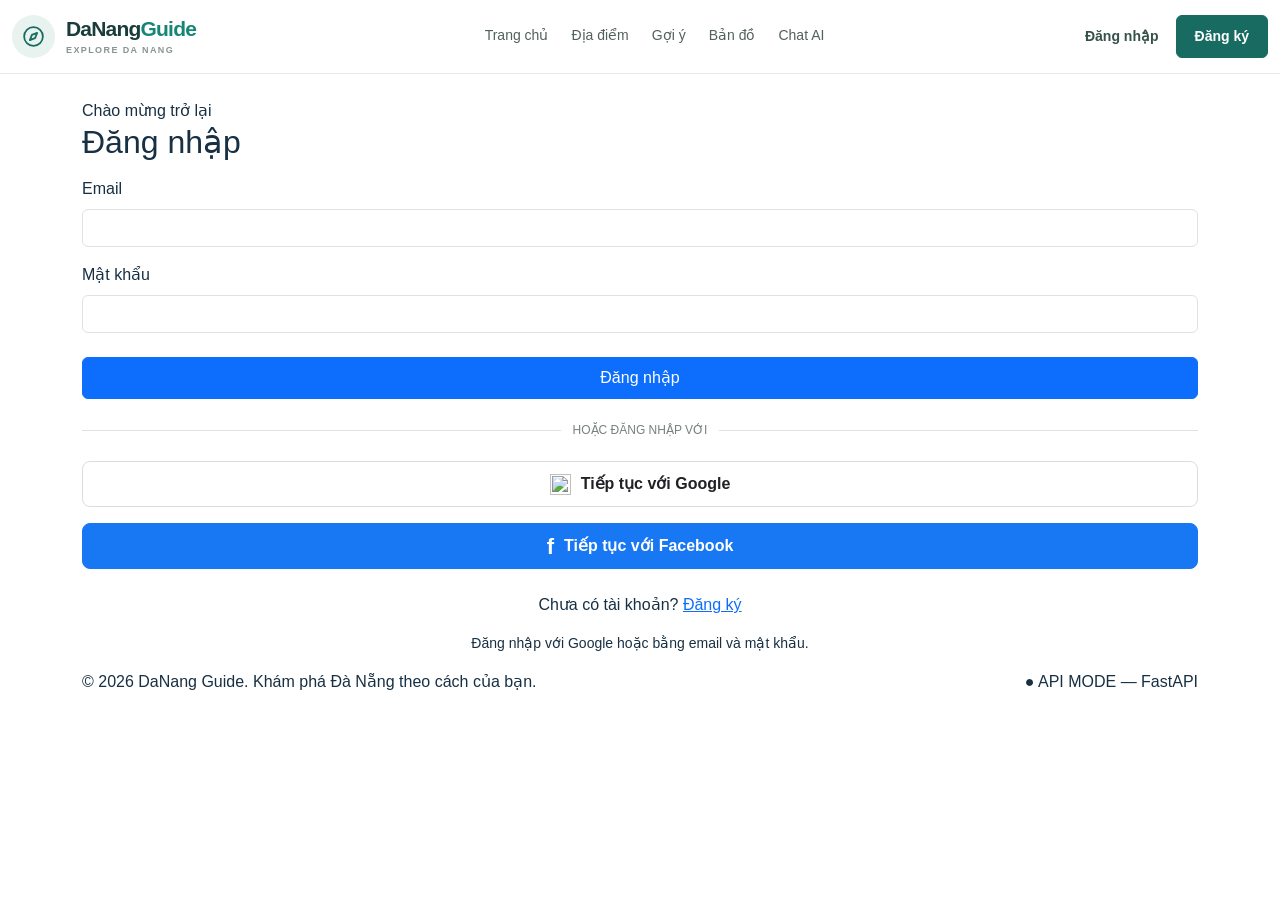
==== frontend/chat.html @ 02be2a2e "Hiep update Google OAuth login and frontend features" ====
<!doctype html>
<html lang="vi">

<head>
  <meta charset="UTF-8">
  <meta name="viewport"
        content="width=device-width, initial-scale=1">

  <meta name="description"
        content="Trợ lý du lịch thông minh DaNang Guide">

  <title>Trợ lý du lịch | DaNang Guide</title>

  <link
    rel="stylesheet"
    href="https://cdn.jsdelivr.net/npm/bootstrap@5.3.3/dist/css/bootstrap.min.css"
  >

  <link rel="stylesheet" href="css/style.css">

  <style>

    /* ===== GIAO DIEN CHAT AI ===== */

    .dg-chat-page {
      padding-top: 32px;
      padding-bottom: 55px;
    }

    .dg-chat-heading {
      margin-bottom: 26px;
    }

    .dg-chat-heading h1 {
      font-size: 30px;
      font-weight: 750;
      color: #173d3a;
      margin-bottom: 8px;
    }

    .dg-chat-heading p {
      font-size: 15px;
      color: #73817e;
      margin: 0;
    }

    /* ===== KHUNG CHAT ===== */

    .dg-chat {
      display: grid;
      grid-template-columns: 285px minmax(0, 1fr);
      min-height: 610px;
      border: 1px solid #e2e9e6;
      border-radius: 14px;
      overflow: hidden;
      background: #ffffff;
    }

    /* ===== COT BEN TRAI ===== */

    .dg-sidebar {
      background: #f7faf8;
      padding: 27px 22px;
      border-right: 1px solid #e5ebe8;
    }

    .dg-assistant-icon {
      display: flex;
      align-items: center;
      justify-content: center;
      width: 48px;
      height: 48px;
      border-radius: 12px;
      background: #e3f1eb;
      color: #176b60;
      margin-bottom: 20px;
    }

    .dg-sidebar h3 {
      font-size: 18px;
      font-weight: 700;
      color: #203c37;
      margin-bottom: 9px;
    }

    .dg-sidebar-description {
      font-size: 13px;
      line-height: 1.7;
      color: #788782;
      margin-bottom: 30px;
    }

    .dg-suggestion-title {
      font-size: 12px;
      color: #6b7d77;
      text-transform: uppercase;
      font-weight: 700;
      letter-spacing: 1px;
      margin-bottom: 14px;
    }

    .dg-suggestion {
      display: block;
      width: 100%;
      text-align: left;
      padding: 13px 15px;
      margin-bottom: 10px;
      background: #ffffff;
      border: 1px solid #e1e9e5;
      border-radius: 8px;
      color: #304a43;
      font-size: 13px;
      font-weight: 500;
      line-height: 1.5;
      cursor: pointer;
      transition: 0.2s;
    }

    .dg-suggestion:hover {
      background: #eaf5ef;
      border-color: #b8d8c9;
      color: #176b60;
    }

    .dg-suggestion:focus-visible {
      outline: 2px solid #176b60;
      outline-offset: 2px;
    }

    .dg-sidebar-note {
      margin-top: 30px;
      padding-top: 20px;
      border-top: 1px solid #e1e9e5;
      color: #84918d;
      font-size: 12px;
      line-height: 1.7;
    }

    /* ===== KHU VUC TIN NHAN ===== */

    .dg-chat-main {
      display: flex;
      flex-direction: column;
      min-width: 0;
      min-height: 610px;
    }

    .dg-chat-topbar {
      display: flex;
      align-items: center;
      gap: 12px;
      padding: 19px 25px;
      border-bottom: 1px solid #edf0ef;
      background: #ffffff;
    }

    .dg-avatar {
      display: flex;
      align-items: center;
      justify-content: center;
      width: 39px;
      height: 39px;
      flex-shrink: 0;
      border-radius: 50%;
      background: #e9f4ef;
      color: #176b60;
      font-weight: 750;
      font-size: 16px;
    }

    .dg-chat-topbar strong {
      display: block;
      color: #253f38;
      font-size: 15px;
    }

    .dg-chat-topbar small {
      display: block;
      color: #80908a;
      font-size: 12px;
      margin-top: 2px;
    }

    .dg-chat-messages {
      flex: 1;
      min-height: 380px;
      max-height: 530px;
      overflow-y: auto;
      display: flex;
      flex-direction: column;
      align-items: flex-start;
      gap: 18px;
      padding: 28px;
      background: #ffffff;
    }

    /* ===== BONG CHAT ===== */

    .dg-chat-messages .bubble {
      max-width: 82%;
      width: fit-content;
      padding: 14px 18px;
      font-size: 14px;
      line-height: 1.8;
      white-space: pre-wrap;
      overflow-wrap: anywhere;
    }

    .dg-chat-messages .bubble.bot {
      align-self: flex-start;
      background: #f2f5f3;
      color: #30423d;
      border-radius: 4px 15px 15px 15px;
    }

    .dg-chat-messages .bubble.user {
      align-self: flex-end;
      background: #176b60;
      color: #ffffff;
      border-radius: 15px 4px 15px 15px;
    }

    /* ===== KHUNG NHAP CHAT ===== */

    .dg-input-area {
      padding: 18px 24px 15px;
      border-top: 1px solid #edf0ef;
      background: #ffffff;
    }

    .dg-input-form {
      display: flex;
      align-items: center;
      gap: 11px;
      padding: 7px 7px 7px 16px;
      border: 1px solid #dce5e0;
      border-radius: 10px;
      background: #ffffff;
    }

    .dg-input-form:focus-within {
      border-color: #176b60;
    }

    .dg-input-form input {
      flex: 1;
      min-width: 0;
      border: none;
      outline: none;
      box-shadow: none !important;
      padding: 10px 2px;
      font-size: 14px;
      color: #263e38;
    }

    .dg-input-form input:focus {
      outline: none;
    }

    .dg-input-form input::placeholder {
      color: #9aa7a2;
    }

    .dg-send-button {
      background: #176b60 !important;
      color: #ffffff !important;
      border: none;
      border-radius: 7px;
      padding: 11px 24px;
      font-size: 14px;
      font-weight: 600;
      cursor: pointer;
      white-space: nowrap;
    }

    .dg-send-button:hover {
      background: #105348 !important;
    }

    .dg-send-button:disabled {
      opacity: 0.6;
      cursor: not-allowed;
    }

    .dg-chat-hint {
      margin-top: 10px;
      text-align: center;
      color: #95a19d;
      font-size: 11px;
    }

    /* ===== RESPONSIVE ===== */

    @media (max-width: 991px) {

      .dg-chat {
        grid-template-columns: 235px minmax(0, 1fr);
      }

      .dg-sidebar {
        padding: 24px 16px;
      }

    }

    @media (max-width: 767px) {

      .dg-chat-page {
        padding-top: 22px;
      }

      .dg-chat-heading h1 {
        font-size: 25px;
      }

      .dg-chat {
        display: flex;
        flex-direction: column;
      }

      .dg-sidebar {
        border-right: none;
        border-bottom: 1px solid #e5ebe8;
        padding: 19px;
      }

      .dg-sidebar-description,
      .dg-sidebar-note,
      .dg-assistant-icon {
        display: none;
      }

      .dg-sidebar h3 {
        font-size: 16px;
        margin-bottom: 12px;
      }

      .dg-suggestion-title {
        margin-bottom: 10px;
      }

      .dg-suggestion {
        padding: 10px 12px;
        margin-bottom: 8px;
      }

      .dg-chat-main {
        min-height: 480px;
      }

      .dg-chat-messages {
        padding: 18px;
        min-height: 310px;
      }

      .dg-chat-messages .bubble {
        max-width: 92%;
        font-size: 13px;
      }

      .dg-chat-topbar {
        padding: 14px 18px;
      }

      .dg-input-area {
        padding: 12px;
      }

      .dg-send-button {
        padding: 10px 15px;
      }
    }

  </style>
</head>

<body>

  <!-- THANH MENU WEBSITE -->
  <div id="site-nav"></div>

  <main class="container page dg-chat-page">

    <!-- TIEU DE TRANG -->
    <div class="dg-chat-heading">

      <div class="eyebrow mb-2">
        DANANG GUIDE
      </div>

      <h1>
        Trợ lý du lịch Đà Nẵng
      </h1>

      <p>
        Hỏi đáp địa điểm, khám phá ẩm thực
        và lên kế hoạch cho hành trình của bạn.
      </p>

    </div>

    <!-- KHUNG CHAT -->
    <section class="dg-chat">

      <!-- COT GOI Y BEN TRAI -->
      <aside class="dg-sidebar">

        <div class="dg-assistant-icon">

          <svg width="25" height="25"
               viewBox="0 0 24 24"
               fill="none"
               stroke="currentColor"
               stroke-width="1.8"
               stroke-linecap="round"
               stroke-linejoin="round"
               aria-hidden="true">

            <circle cx="12" cy="12" r="9"></circle>
            <path d="m15.5 8.5-2 5-5 2 2-5 5-2z"></path>

          </svg>
        </div>

        <h3>Khám phá cùng DaNang Guide</h3>

        <p class="dg-sidebar-description">
          Bạn chưa biết bắt đầu từ đâu?
          Hãy chọn một chủ đề hoặc đặt câu hỏi
          để được hỗ trợ.
        </p>

        <div class="dg-suggestion-title">
          Câu hỏi gợi ý
        </div>

        <button
          type="button"
          class="suggestion dg-suggestion"
          data-prompt="Gợi ý 5 địa điểm nổi tiếng ở Đà Nẵng">
          Địa điểm nổi tiếng ở Đà Nẵng
        </button>

        <button
          type="button"
          class="suggestion dg-suggestion"
          data-prompt="Những bãi biển đẹp ở Đà Nẵng phù hợp để thư giãn">
          Khám phá các bãi biển đẹp
        </button>

        <button
          type="button"
          class="suggestion dg-suggestion"
          data-prompt="Du lịch Đà Nẵng nên ăn những món đặc sản nào?">
          Ăn gì khi đến Đà Nẵng?
        </button>

        <button
          type="button"
          class="suggestion dg-suggestion"
          data-prompt="Lên lịch trình du lịch Đà Nẵng 2 ngày 1 đêm">
          Lịch trình Đà Nẵng 2 ngày
        </button>

        <button
          type="button"
          class="suggestion dg-suggestion"
          data-prompt="Tôi muốn khám phá các địa điểm thiên nhiên ít đông đúc ở Đà Nẵng">
          Khám phá thiên nhiên
        </button>

        <p class="dg-sidebar-note">
          Thông tin du lịch mang tính tham khảo.
          Bạn nên xác nhận giờ mở cửa, giá vé
          và điều kiện tham quan trước chuyến đi.
        </p>

      </aside>

      <!-- PHAN CHAT CHINH -->
      <div class="dg-chat-main">

        <!-- THANH TIEU DE CHAT -->
        <div class="dg-chat-topbar">

          <div class="dg-avatar">
            D
          </div>

          <div>
            <strong>DaNang Guide Assistant</strong>
            <small>
              Trợ lý hỗ trợ thông tin du lịch
            </small>
          </div>

        </div>

        <!-- DANH SACH TIN NHAN -->
        <div
          id="chat-messages"
          class="chat-messages dg-chat-messages"
          role="log"
          aria-live="polite"
          aria-label="Nội dung hội thoại"
        ></div>

        <!-- KHUNG NHAP TIN NHAN -->
        <div class="dg-input-area">

          <form
            id="chat-form"
            class="dg-input-form"
          >

            <input
              id="chat-input"
              class="form-control"
              type="text"
              aria-label="Nhập câu hỏi du lịch"
              placeholder="Hỏi về Đà Nẵng..."
              required
              autocomplete="off"
              maxlength="2000"
            >

            <button
              id="send-chat"
              class="dg-send-button"
              type="submit"
            >
              Gửi →
            </button>

          </form>

          <div class="dg-chat-hint">
            Thông tin do trợ lý cung cấp có thể
            cần được kiểm tra lại.
          </div>

        </div>

      </div>

    </section>

    <div id="message"></div>

  </main>

  <!-- FOOTER -->
  <div id="site-footer"></div>

  <!-- BOOTSTRAP -->
  <script src="https://cdn.jsdelivr.net/npm/bootstrap@5.3.3/dist/js/bootstrap.bundle.min.js"></script>

  <!-- CAU HINH -->
  <script src="js/config.js"></script>

  <!-- DU LIEU DIA DIEM -->
  <script src="js/data.js"></script>

  <!-- API WEBSITE -->
  <script src="js/api.js"></script>

  <!-- KET NOI CHAT AI THAT -->
  <script src="js/ai-chat.js"></script>

  <!-- CHUC NANG CHUNG -->
  <script src="js/common.js"></script>

  <!-- GIAO DIEN CHAT -->
  <script src="js/chat.js"></script>
  <script src="js/oauth-ui.js"></script>

</body>
</html>
---- frontend/css/style.css ----
/* ==========================================
   DA NANG GUIDE - WEBSITE STYLES
========================================== */

:root {
  --primary: #176b60;
  --primary-dark: #105348;
  --heading: #173043;
  --text: #465761;
  --muted: #718094;
  --border: #e7eceb;
}

body {
  background: #ffffff;
  color: var(--heading);
  font-family: "Segoe UI", Arial, sans-serif;
}

.page {
  padding-top: 25px;
}

/* ==========================================
   NAVBAR - THANH DIEU HUONG
========================================== */

#site-nav {
  position: sticky;
  top: 0;
  z-index: 1000;
  background: #ffffff;
  border-bottom: 1px solid var(--border);
}

#site-nav .travel-navbar {
  background: #ffffff !important;
  padding: 15px 0;
  box-shadow: none !important;
}

#site-nav .travel-navbar > .container {
  max-width: 1320px;
}

/* ===== LOGO ===== */

#site-nav .travel-brand {
  display: inline-flex !important;
  align-items: center !important;
  gap: 11px;
  margin-right: 28px;
  padding: 0;
  text-decoration: none;
  flex-shrink: 0;
}

#site-nav .travel-logo {
  display: flex !important;
  align-items: center;
  justify-content: center;
  width: 43px;
  height: 43px;
  min-width: 43px;
  background: #e8f3ef;
  color: var(--primary);
  border-radius: 50%;
}

#site-nav .travel-logo svg {
  display: block;
  width: 25px;
  height: 25px;
}

/* ===== TEN WEBSITE - 2 DONG ===== */

#site-nav .travel-brand-text {
  display: flex !important;
  flex-direction: column !important;
  justify-content: center;
  align-items: flex-start;
  gap: 4px;
  line-height: 1;
}

#site-nav .travel-brand-text strong {
  display: block !important;
  font-size: 21px;
  font-weight: 750;
  line-height: 1.15;
  letter-spacing: -0.8px;
  color: #193d3a;
  white-space: nowrap;
}

#site-nav .travel-brand-text strong span {
  color: #168576;
}

#site-nav .travel-brand-text small {
  display: block !important;
  font-size: 9px;
  font-weight: 600;
  line-height: 1.2;
  letter-spacing: 1.4px;
  color: #87958f;
  white-space: nowrap;
}

/* ===== CAC MUC MENU ===== */

#site-nav .travel-links {
  display: flex;
  align-items: center;
  gap: 23px;
}

#site-nav .travel-links .nav-link {
  position: relative;
  color: #52615d !important;
  font-size: 14px;
  font-weight: 500;
  padding: 10px 0 !important;
  border-bottom: 2px solid transparent;
  white-space: nowrap;
  text-decoration: none;
  transition: color 0.2s ease;
}

#site-nav .travel-links .nav-link:hover {
  color: var(--primary) !important;
}

#site-nav .travel-links .nav-link.active {
  color: var(--primary) !important;
  font-weight: 700;
  border-bottom-color: var(--primary);
}

/* ===== DANG NHAP & DANG KY ===== */

#site-nav .travel-account {
  display: flex !important;
  align-items: center;
  justify-content: flex-end;
  gap: 17px;
  white-space: nowrap;
}

#site-nav .travel-login {
  display: inline-flex;
  align-items: center;
  font-size: 14px;
  font-weight: 600;
  color: #35514a !important;
  text-decoration: none !important;
}

#site-nav .travel-login:hover {
  color: var(--primary) !important;
  text-decoration: none !important;
}

#site-nav .travel-account .btn {
  font-size: 14px;
  font-weight: 600;
  padding: 10px 18px;
  border-radius: 6px;
  box-shadow: none !important;
  text-decoration: none !important;
}

#site-nav .travel-register,
#site-nav .travel-account .btn-primary {
  color: #ffffff !important;
  background: var(--primary) !important;
  border: 1px solid var(--primary) !important;
}

#site-nav .travel-register:hover,
#site-nav .travel-account .btn-primary:hover {
  background: var(--primary-dark) !important;
}

#site-nav .travel-account .btn-outline-primary {
  background: transparent !important;
  border: 1px solid #c5d9d5 !important;
  color: var(--primary) !important;
}

#site-nav .account-greeting {
  font-size: 13px;
  color: #667773;
}

#site-nav .navbar-toggler {
  border: 1px solid #dce5e2;
  border-radius: 7px;
  box-shadow: none !important;
}

/* ==========================================
   HERO - BANNER TRANG CHU
========================================== */

.home-hero {
  position: relative;
  overflow: hidden;
  min-height: 490px;
  padding: 65px 48px 36px;
  border-radius: 15px;

  background:
    linear-gradient(
      90deg,
      rgba(7, 31, 48, 0.85) 0%,
      rgba(7, 31, 48, 0.40) 60%,
      rgba(7, 31, 48, 0.10) 100%
    ),
    url("../images/anh-dep-da-nang-thumb.jpg")
    center / cover no-repeat;
}

.home-hero::after {
  display: none;
}

.hero-content {
  position: relative;
  z-index: 2;
}

.hero-title {
  font-size: clamp(36px, 4vw, 58px);
  line-height: 1.15;
  font-weight: 800;
  color: #ffffff;
  margin-top: 15px;
  letter-spacing: -1.5px;
}

.hero-description {
  font-size: 17px;
  max-width: 520px;
  line-height: 1.8;
  color: #f0f5f5;
  margin-top: 18px;
}

/* ==========================================
   THANH TIM KIEM
========================================== */

.travel-search {
  display: grid;
  grid-template-columns: 1.5fr 1fr 0.8fr auto;
  align-items: center;
  gap: 0;
  background: #ffffff;
  padding: 10px;
  margin-top: 37px;
  border-radius: 12px;
  box-shadow: 0 12px 35px rgba(0,0,0,0.13);
}

.search-item {
  display: flex;
  align-items: center;
  gap: 13px;
  padding: 8px 18px;
  border-right: 1px solid #e1e5e9;
  min-width: 0;
}

.search-item:nth-child(3) {
  border-right: none;
}

.search-icon {
  color: #087e79;
  font-size: 26px;
  flex-shrink: 0;
}

.search-item > div {
  min-width: 0;
  flex: 1;
}

.search-item label {
  display: block;
  font-size: 14px;
  color: #172f40;
  font-weight: 700;
  margin-bottom: 3px;
}

.search-item input,
.search-item select {
  width: 100%;
  border: none;
  outline: none;
  background: transparent;
  color: #718094;
  font-size: 13px;
  min-width: 0;
}

.search-item input:focus,
.search-item select:focus {
  outline: none;
}

.search-button {
  border: none;
  background: #087f79;
  color: #ffffff;
  padding: 17px 28px;
  border-radius: 9px;
  font-weight: 700;
  cursor: pointer;
  white-space: nowrap;
  transition: background 0.2s ease;
}

.search-button:hover {
  background: #056763;
}

/* ==========================================
   TIEN ICH DU LICH
========================================== */

.travel-features {
  display: grid;
  grid-template-columns: repeat(4, minmax(0, 1fr));
  gap: 20px;
  margin: 36px 0 55px;
}

.feature {
  display: flex;
  align-items: center;
  gap: 13px;
  text-decoration: none;
  color: #173043;
}

.feature-icon {
  font-size: 29px;
  flex-shrink: 0;
}

.feature strong {
  display: block;
  font-size: 14px;
  margin-bottom: 4px;
}

.feature small {
  display: block;
  font-size: 12px;
  color: #718094;
  line-height: 1.5;
}

.feature:hover {
  color: #173043;
}

.feature:hover strong {
  color: #087e79;
}

/* ==========================================
   DIA DIEM NOI BAT
========================================== */

.featured-section {
  margin-bottom: 70px;
}

.featured-section h2,
.explore-section h2 {
  font-size: 29px;
  font-weight: 750;
}

.view-all {
  color: #087e79;
  font-weight: 700;
  font-size: 14px;
  text-decoration: none;
  white-space: nowrap;
}

.view-all:hover {
  color: #005d58;
}

.place-card {
  border-radius: 13px;
  overflow: hidden;
  transition:
    transform 0.2s ease,
    box-shadow 0.2s ease;
}

.place-card:hover {
  transform: translateY(-4px);
  box-shadow: 0 12px 28px rgba(0,0,0,0.10);
}

.place-art {
  height: 195px;
  overflow: hidden;
}

.place-card .card-body {
  padding: 18px;
}

/* ==========================================
   KHAM PHA THEM
========================================== */

.explore-section {
  margin-bottom: 55px;
}

.explore-card {
  display: block;
  padding: 27px;
  height: 100%;
  border: 1px solid #e3ebed;
  border-radius: 14px;
  text-decoration: none;
  background: #ffffff;
  color: #192e40;
  transition: 0.2s ease;
}

.explore-card:hover {
  box-shadow: 0 10px 30px rgba(0,0,0,0.07);
  transform: translateY(-3px);
  color: #192e40;
}

.explore-icon {
  font-size: 32px;
  display: block;
  margin-bottom: 15px;
}

.explore-card h5 {
  font-weight: 700;
  font-size: 19px;
}

.explore-card p {
  color: #708092;
  font-size: 14px;
  line-height: 1.8;
  min-height: 70px;
}

.explore-link {
  color: #087e79;
  font-weight: 700;
  font-size: 14px;
}

/* ==========================================
   RESPONSIVE - TABLET
========================================== */

@media (max-width: 1199px) {
  #site-nav .travel-brand {
    margin-right: 15px;
  }

  #site-nav .travel-links {
    gap: 13px;
  }
}

@media (max-width: 991px) {
  #site-nav .travel-navbar {
    padding: 12px 0;
  }

  #site-nav .travel-links {
    align-items: flex-start;
    gap: 4px;
    padding: 15px 0;
  }

  #site-nav .travel-links .nav-link {
    padding: 10px 0 !important;
  }

  #site-nav .travel-links .nav-link.active {
    border-bottom-color: transparent;
  }

  #site-nav .travel-account {
    justify-content: flex-start;
    padding: 10px 0 15px;
  }

  .travel-search {
    grid-template-columns: 1fr 1fr;
    gap: 10px;
  }

  .travel-features {
    grid-template-columns: repeat(2, 1fr);
  }

  .search-item {
    border-right: none;
  }
}

/* ==========================================
   RESPONSIVE - MOBILE
========================================== */

@media (max-width: 767px) {
  .page {
    padding-top: 15px;
  }

  #site-nav .travel-brand-text strong {
    font-size: 19px;
  }

  #site-nav .travel-logo {
    width: 39px;
    height: 39px;
    min-width: 39px;
  }

  .home-hero {
    padding: 35px 22px;
    min-height: auto;
  }

  .hero-title {
    font-size: 35px;
  }

  .hero-description {
    font-size: 15px;
  }

  .travel-search {
    display: flex;
    flex-direction: column;
    align-items: stretch;
    padding: 15px;
  }

  .search-item {
    padding: 10px;
    border-bottom: 1px solid #edf0f2;
  }

  .search-button {
    width: 100%;
  }

  .travel-features {
    grid-template-columns: repeat(2, 1fr);
    gap: 25px 12px;
  }

  .feature {
    align-items: flex-start;
  }

  .feature-icon {
    font-size: 23px;
  }

  .feature strong {
    font-size: 12px;
  }

  .feature small {
    font-size: 11px;
  }

  .featured-section h2,
  .explore-section h2 {
    font-size: 24px;
  }

  .explore-card p {
    min-height: auto;
  }
}


/* ===== HINH ANH THE DIA DIEM ===== */

.place-art {
  position: relative;
  width: 100%;
  height: 190px;
  overflow: hidden;
  background: #eef3f1;
  border-radius: 12px 12px 0 0;
}

.place-image {
  width: 100%;
  height: 100%;
  display: block;
  object-fit: cover;
  transition: transform 0.35s ease;
}

.place-card:hover .place-image {
  transform: scale(1.05);
}

.place-fallback {
  width: 100%;
  height: 100%;
  display: flex;
  justify-content: center;
  align-items: center;
  font-size: 48px;
  background: #edf4f1;
}

.place-art .badge {
  position: absolute;
  top: 12px;
  right: 12px;
  z-index: 2;
  background: rgba(255,255,255,0.95) !important;
  color: #263238;
  border-radius: 6px;
  padding: 7px 10px;
  font-size: 12px;
}
/* ===== KHAC PHUC HIEN THI BAN DO LEAFLET ===== */
#map.map-box {
    display: block;
    width: 100%;
    height: 500px;
    min-height: 500px;
    position: relative;
    z-index: 1;
    background: #eaf2ef;
    border-radius: 12px;
    overflow: hidden;
}
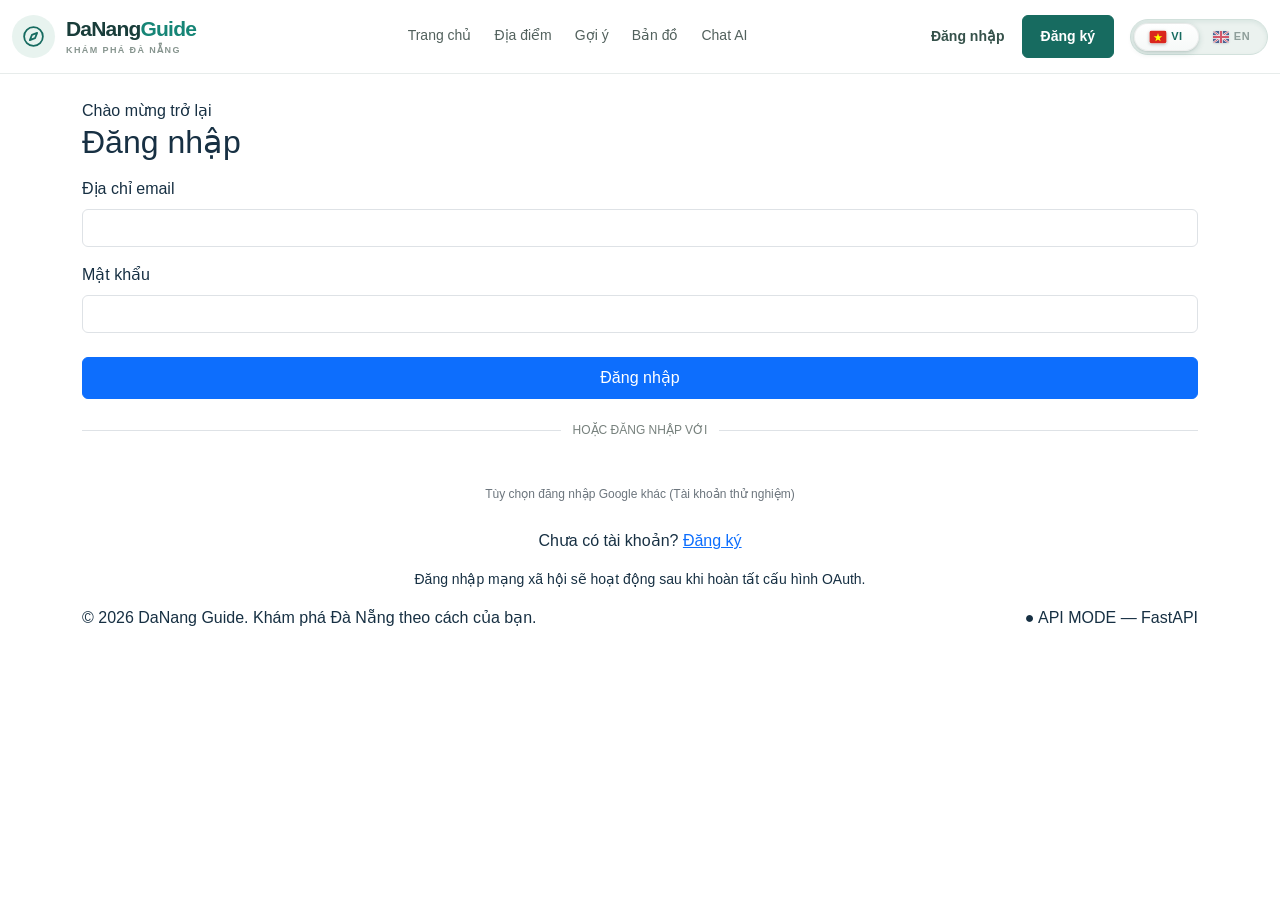
==== commit 91cd1522: "feat: complete Google OAuth integration, language switch toggle, favorites API, and remove Facebook " ====
--- a/frontend/chat.html
+++ b/frontend/chat.html
@@ -1,4 +1,3 @@
-
 <!doctype html>
 <html lang="vi">
 
@@ -17,7 +16,7 @@
     href="https://cdn.jsdelivr.net/npm/bootstrap@5.3.3/dist/css/bootstrap.min.css"
   >
 
-  <link rel="stylesheet" href="css/style.css">
+  <link rel="stylesheet" href="css/style.css?v=switch-toggle-3">
 
   <style>
 
@@ -128,15 +127,6 @@
       outline-offset: 2px;
     }
 
-    .dg-sidebar-note {
-      margin-top: 30px;
-      padding-top: 20px;
-      border-top: 1px solid #e1e9e5;
-      color: #84918d;
-      font-size: 12px;
-      line-height: 1.7;
-    }
-
     /* ===== KHU VUC TIN NHAN ===== */
 
     .dg-chat-main {
@@ -224,7 +214,7 @@
     /* ===== KHUNG NHAP CHAT ===== */
 
     .dg-input-area {
-      padding: 18px 24px 15px;
+      padding: 18px 24px 18px;
       border-top: 1px solid #edf0ef;
       background: #ffffff;
     }
@@ -283,13 +273,6 @@
       cursor: not-allowed;
     }
 
-    .dg-chat-hint {
-      margin-top: 10px;
-      text-align: center;
-      color: #95a19d;
-      font-size: 11px;
-    }
-
     /* ===== RESPONSIVE ===== */
 
     @media (max-width: 991px) {
@@ -326,7 +309,6 @@
       }
 
       .dg-sidebar-description,
-      .dg-sidebar-note,
       .dg-assistant-icon {
         display: none;
       }
@@ -470,11 +452,19 @@
           Khám phá thiên nhiên
         </button>
 
-        <p class="dg-sidebar-note">
-          Thông tin du lịch mang tính tham khảo.
-          Bạn nên xác nhận giờ mở cửa, giá vé
-          và điều kiện tham quan trước chuyến đi.
-        </p>
+        <button
+          type="button"
+          class="suggestion dg-suggestion"
+          data-prompt="Gợi ý lịch trình di chuyển 1 ngày ở Đà Nẵng, có ăn sáng, tham quan, nghỉ trưa và đi Bà Nà">
+          Lịch trình 1 ngày có Bà Nà
+        </button>
+
+        <button
+          type="button"
+          class="suggestion dg-suggestion"
+          data-prompt="Quán ăn gần tôi nhất">
+          Quán ăn gần tôi
+        </button>
 
       </aside>
 
@@ -494,6 +484,8 @@
               Trợ lý hỗ trợ thông tin du lịch
             </small>
           </div>
+
+          <!-- Nut "Xoa hoi thoai" duoc chat.js tu them vao day -->
 
         </div>
 
@@ -535,11 +527,6 @@
 
           </form>
 
-          <div class="dg-chat-hint">
-            Thông tin do trợ lý cung cấp có thể
-            cần được kiểm tra lại.
-          </div>
-
         </div>
 
       </div>
@@ -556,24 +543,20 @@
   <!-- BOOTSTRAP -->
   <script src="https://cdn.jsdelivr.net/npm/bootstrap@5.3.3/dist/js/bootstrap.bundle.min.js"></script>
 
-  <!-- CAU HINH -->
-  <script src="js/config.js"></script>
-
-  <!-- DU LIEU DIA DIEM -->
+  <!-- CAU HINH (doi ?v= moi lan sua file de tranh cache) -->
+  <script src="js/config.js?v=2"></script>
+
+  <!-- DU LIEU DEMO (chi dung khi USE_MOCK:true) -->
   <script src="js/data.js"></script>
 
-  <!-- API WEBSITE -->
-  <script src="js/api.js"></script>
-
-  <!-- KET NOI CHAT AI THAT -->
-  <script src="js/ai-chat.js"></script>
+  <!-- API WEBSITE (da gom chuc nang chat AI that, KHONG con ai-chat.js) -->
+  <script src="js/api.js?v=2"></script>
 
   <!-- CHUC NANG CHUNG -->
-  <script src="js/common.js"></script>
+  <script src="js/common.js?v=switch-toggle-3"></script>
 
   <!-- GIAO DIEN CHAT -->
-  <script src="js/chat.js"></script>
-  <script src="js/oauth-ui.js"></script>
+  <script src="js/chat.js?v=2"></script>
 
 </body>
-</html>
+</html>
--- a/frontend/css/style.css
+++ b/frontend/css/style.css
@@ -195,6 +195,137 @@
   color: #667773;
 }
 
+/* ===== BỘ CHUYỂN NGÔN NGỮ CÔNG TẮC NGANG (VI / EN HORIZONTAL TOGGLE SWITCH) ===== */
+
+#site-nav .lang-switch-wrap {
+  display: inline-flex;
+  align-items: center;
+  flex-shrink: 0;
+}
+
+/* Khung công tắc trượt ngang */
+#site-nav .lang-toggle-switch {
+  position: relative;
+  display: inline-flex;
+  align-items: center;
+  width: 138px;
+  height: 36px;
+  background: #ebf2ef;
+  border: 1.5px solid #d2e1dc;
+  border-radius: 999px;
+  padding: 3px;
+  cursor: pointer;
+  user-select: none;
+  box-shadow: inset 0 2px 4px rgba(16, 83, 72, 0.08), 0 1px 2px rgba(255, 255, 255, 0.9);
+  transition: all 0.25s cubic-bezier(0.4, 0, 0.2, 1);
+  outline: none;
+}
+
+#site-nav .lang-toggle-switch:hover {
+  border-color: #a8cac0;
+  box-shadow: inset 0 2px 4px rgba(16, 83, 72, 0.06), 0 0 0 3px rgba(23, 107, 96, 0.1);
+}
+
+#site-nav .lang-toggle-switch:focus-visible {
+  border-color: var(--primary);
+  box-shadow: 0 0 0 3px rgba(23, 107, 96, 0.25);
+}
+
+/* Con trượt ngang (Sliding Pill Knob) */
+#site-nav .lang-toggle-slider {
+  position: absolute;
+  top: 3px;
+  bottom: 3px;
+  left: 3px;
+  width: calc(50% - 3px);
+  background: linear-gradient(180deg, #ffffff 0%, #f6f9f8 100%);
+  border-radius: 999px;
+  border: 0.5px solid rgba(0, 0, 0, 0.06);
+  box-shadow: 0 2px 6px rgba(16, 83, 72, 0.18), 0 1px 2px rgba(0, 0, 0, 0.08);
+  pointer-events: none;
+  z-index: 1;
+  transition: transform 0.28s cubic-bezier(0.34, 1.35, 0.64, 1);
+  transform: translateX(0);
+}
+
+/* Khi EN được kích hoạt: con trượt trượt sang phải */
+#site-nav .lang-toggle-switch.is-en .lang-toggle-slider {
+  transform: translateX(100%);
+}
+
+/* Hai nút bấm VI và EN bên trong công tắc */
+#site-nav .lang-btn {
+  position: relative;
+  z-index: 2;
+  flex: 1;
+  height: 100%;
+  border: none !important;
+  outline: none !important;
+  background: transparent !important;
+  box-shadow: none !important;
+  color: #637772;
+  display: inline-flex;
+  align-items: center;
+  justify-content: center;
+  gap: 5px;
+  padding: 0 6px;
+  border-radius: 999px;
+  font-size: 11.5px;
+  font-weight: 600;
+  cursor: pointer;
+  line-height: 1;
+  user-select: none;
+  transition: color 0.22s ease, opacity 0.22s ease, transform 0.15s ease;
+  opacity: 0.68;
+}
+
+#site-nav .lang-btn:hover {
+  opacity: 1;
+  color: var(--primary-dark);
+}
+
+#site-nav .lang-btn.active {
+  color: var(--primary);
+  font-weight: 700;
+  opacity: 1;
+}
+
+#site-nav .lang-btn:focus,
+#site-nav .lang-btn:focus-visible {
+  outline: none !important;
+  box-shadow: none !important;
+}
+
+#site-nav .lang-btn:active {
+  transform: scale(0.95);
+}
+
+#site-nav .flag-icon {
+  width: 16px;
+  height: 12px;
+  border-radius: 2px;
+  box-shadow: 0 0.5px 2px rgba(0, 0, 0, 0.2);
+  display: block;
+  flex-shrink: 0;
+  transition: transform 0.2s ease, box-shadow 0.2s ease;
+}
+
+#site-nav .lang-btn.active .flag-icon {
+  transform: scale(1.08);
+  box-shadow: 0 1px 3px rgba(0, 0, 0, 0.25);
+}
+
+#site-nav .lang-flag {
+  font-size: 13px;
+  line-height: 1;
+}
+
+#site-nav .lang-code {
+  font-size: 11px;
+  font-weight: 700;
+  letter-spacing: 0.6px;
+}
+
 #site-nav .navbar-toggler {
   border: 1px solid #dce5e2;
   border-radius: 7px;
@@ -507,7 +638,11 @@
 
   #site-nav .travel-account {
     justify-content: flex-start;
-    padding: 10px 0 15px;
+    padding: 10px 0 6px;
+  }
+
+  #site-nav .lang-switch-wrap {
+    margin-bottom: 14px;
   }
 
   .travel-search {
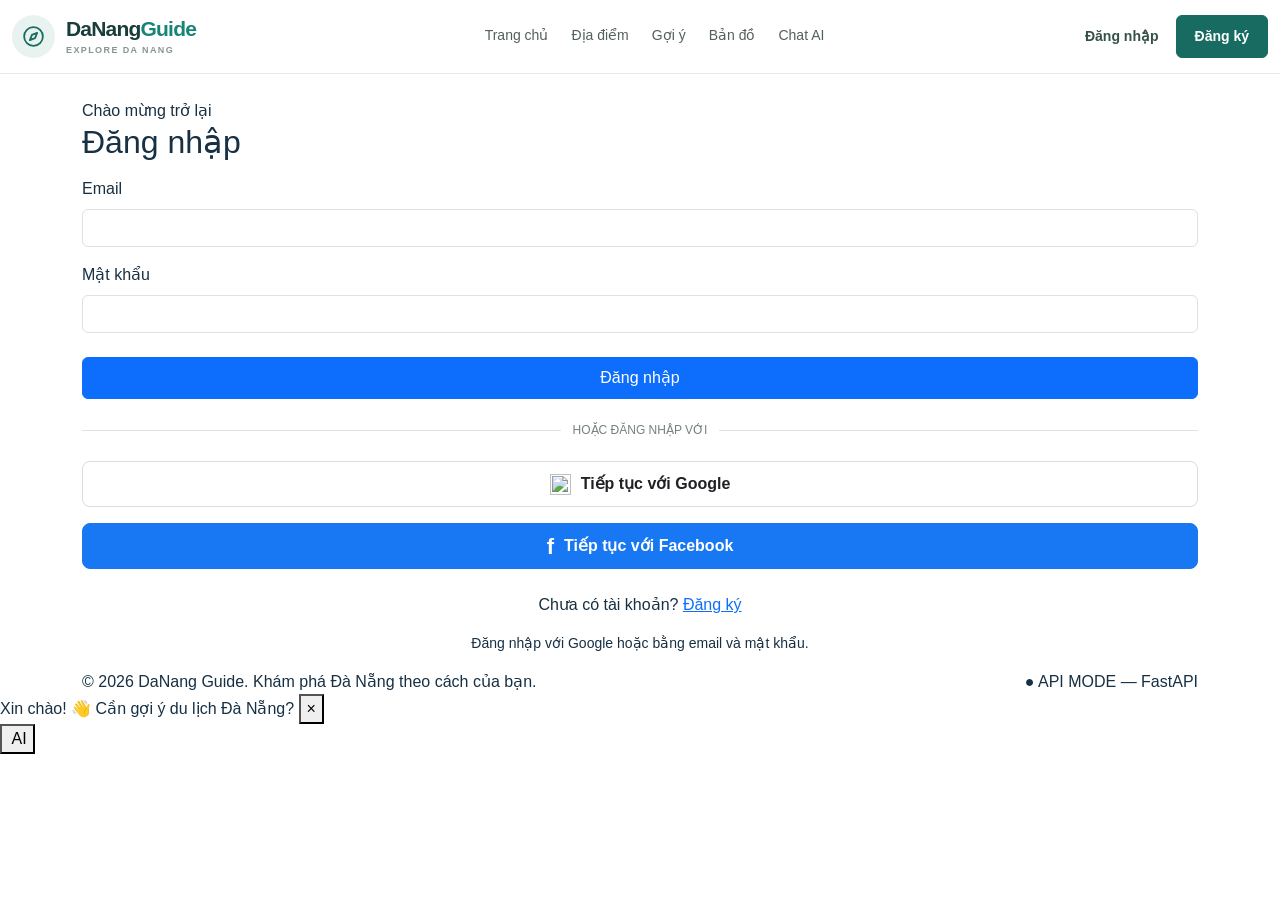
==== commit b67d28b6: "feat: add self-trained local guide conversations Co-authored-by: Copilot <223556219+Copilot@users.no" ====
--- a/frontend/chat.html
+++ b/frontend/chat.html
@@ -1,3 +1,4 @@
+
 <!doctype html>
 <html lang="vi">
 
@@ -16,7 +17,7 @@
     href="https://cdn.jsdelivr.net/npm/bootstrap@5.3.3/dist/css/bootstrap.min.css"
   >
 
-  <link rel="stylesheet" href="css/style.css?v=switch-toggle-3">
+  <link rel="stylesheet" href="css/style.css">
 
   <style>
 
@@ -127,6 +128,15 @@
       outline-offset: 2px;
     }
 
+    .dg-sidebar-note {
+      margin-top: 30px;
+      padding-top: 20px;
+      border-top: 1px solid #e1e9e5;
+      color: #84918d;
+      font-size: 12px;
+      line-height: 1.7;
+    }
+
     /* ===== KHU VUC TIN NHAN ===== */
 
     .dg-chat-main {
@@ -214,7 +224,7 @@
     /* ===== KHUNG NHAP CHAT ===== */
 
     .dg-input-area {
-      padding: 18px 24px 18px;
+      padding: 18px 24px 15px;
       border-top: 1px solid #edf0ef;
       background: #ffffff;
     }
@@ -273,6 +283,13 @@
       cursor: not-allowed;
     }
 
+    .dg-chat-hint {
+      margin-top: 10px;
+      text-align: center;
+      color: #95a19d;
+      font-size: 11px;
+    }
+
     /* ===== RESPONSIVE ===== */
 
     @media (max-width: 991px) {
@@ -309,6 +326,7 @@
       }
 
       .dg-sidebar-description,
+      .dg-sidebar-note,
       .dg-assistant-icon {
         display: none;
       }
@@ -352,6 +370,80 @@
       .dg-send-button {
         padding: 10px 15px;
       }
+    }
+
+
+    /* ===== HIEN THI BUOC SUY NGHI + CHU HIEN DAN ===== */
+
+    .dg-chat-messages .bubble .dg-step {
+      font-size: 12px;
+      line-height: 1.6;
+      color: #7a8b86;
+    }
+
+    .dg-chat-messages .bubble .dg-step:last-child {
+      margin-bottom: 8px;
+    }
+
+    .dg-chat-messages .bubble.streaming > span::after {
+      content: "\258D";
+      margin-left: 2px;
+      animation: dgblink 1s steps(2) infinite;
+    }
+
+    .dg-chat-suggestions {
+      display: flex;
+      flex-wrap: wrap;
+      gap: 8px;
+      margin-top: 12px;
+    }
+
+    .dg-chat-suggestion {
+      border: 1px solid #cbded5;
+      border-radius: 999px;
+      background: #fff;
+      color: #176b60;
+      padding: 7px 12px;
+      font: inherit;
+      font-size: 12px;
+      cursor: pointer;
+    }
+
+    .dg-chat-suggestion:hover,
+    .dg-chat-suggestion:focus-visible {
+      border-color: #176b60;
+      background: #e9f4ef;
+    }
+
+    .dg-chat-suggestion[role="checkbox"][aria-checked="true"] {
+      border-color: #176b60;
+      background: #e1f1e9;
+    }
+
+    .dg-chat-suggestion[role="checkbox"]::before {
+      content: "□";
+      margin-right: 5px;
+    }
+
+    .dg-chat-suggestion[role="checkbox"][aria-checked="true"]::before {
+      content: "✓";
+    }
+
+    .dg-chat-link {
+      display: block;
+      margin-top: 8px;
+      color: #176b60;
+      font-size: 12px;
+    }
+
+    .dg-chat-notice {
+      margin-top: 8px;
+      color: #788782;
+      font-size: 12px;
+    }
+
+    @keyframes dgblink {
+      50% { opacity: 0; }
     }
 
   </style>
@@ -452,19 +544,11 @@
           Khám phá thiên nhiên
         </button>
 
-        <button
-          type="button"
-          class="suggestion dg-suggestion"
-          data-prompt="Gợi ý lịch trình di chuyển 1 ngày ở Đà Nẵng, có ăn sáng, tham quan, nghỉ trưa và đi Bà Nà">
-          Lịch trình 1 ngày có Bà Nà
-        </button>
-
-        <button
-          type="button"
-          class="suggestion dg-suggestion"
-          data-prompt="Quán ăn gần tôi nhất">
-          Quán ăn gần tôi
-        </button>
+        <p class="dg-sidebar-note">
+          Thông tin du lịch mang tính tham khảo.
+          Bạn nên xác nhận giờ mở cửa, giá vé
+          và điều kiện tham quan trước chuyến đi.
+        </p>
 
       </aside>
 
@@ -484,8 +568,6 @@
               Trợ lý hỗ trợ thông tin du lịch
             </small>
           </div>
-
-          <!-- Nut "Xoa hoi thoai" duoc chat.js tu them vao day -->
 
         </div>
 
@@ -527,6 +609,11 @@
 
           </form>
 
+          <div class="dg-chat-hint">
+            Thông tin do trợ lý cung cấp có thể
+            cần được kiểm tra lại.
+          </div>
+
         </div>
 
       </div>
@@ -543,20 +630,24 @@
   <!-- BOOTSTRAP -->
   <script src="https://cdn.jsdelivr.net/npm/bootstrap@5.3.3/dist/js/bootstrap.bundle.min.js"></script>
 
-  <!-- CAU HINH (doi ?v= moi lan sua file de tranh cache) -->
-  <script src="js/config.js?v=2"></script>
-
-  <!-- DU LIEU DEMO (chi dung khi USE_MOCK:true) -->
+  <!-- CAU HINH -->
+  <script src="js/config.js"></script>
+
+  <!-- DU LIEU DIA DIEM -->
   <script src="js/data.js"></script>
 
-  <!-- API WEBSITE (da gom chuc nang chat AI that, KHONG con ai-chat.js) -->
-  <script src="js/api.js?v=2"></script>
+  <!-- API WEBSITE -->
+  <script src="js/api.js"></script>
+
+  <!-- KET NOI CHAT AI THAT -->
+  <script src="js/ai-chat.js"></script>
 
   <!-- CHUC NANG CHUNG -->
-  <script src="js/common.js?v=switch-toggle-3"></script>
+  <script src="js/common.js"></script>
 
   <!-- GIAO DIEN CHAT -->
-  <script src="js/chat.js?v=2"></script>
+  <script src="js/chat.js"></script>
+  <script src="js/oauth-ui.js"></script>
 
 </body>
-</html>+</html>
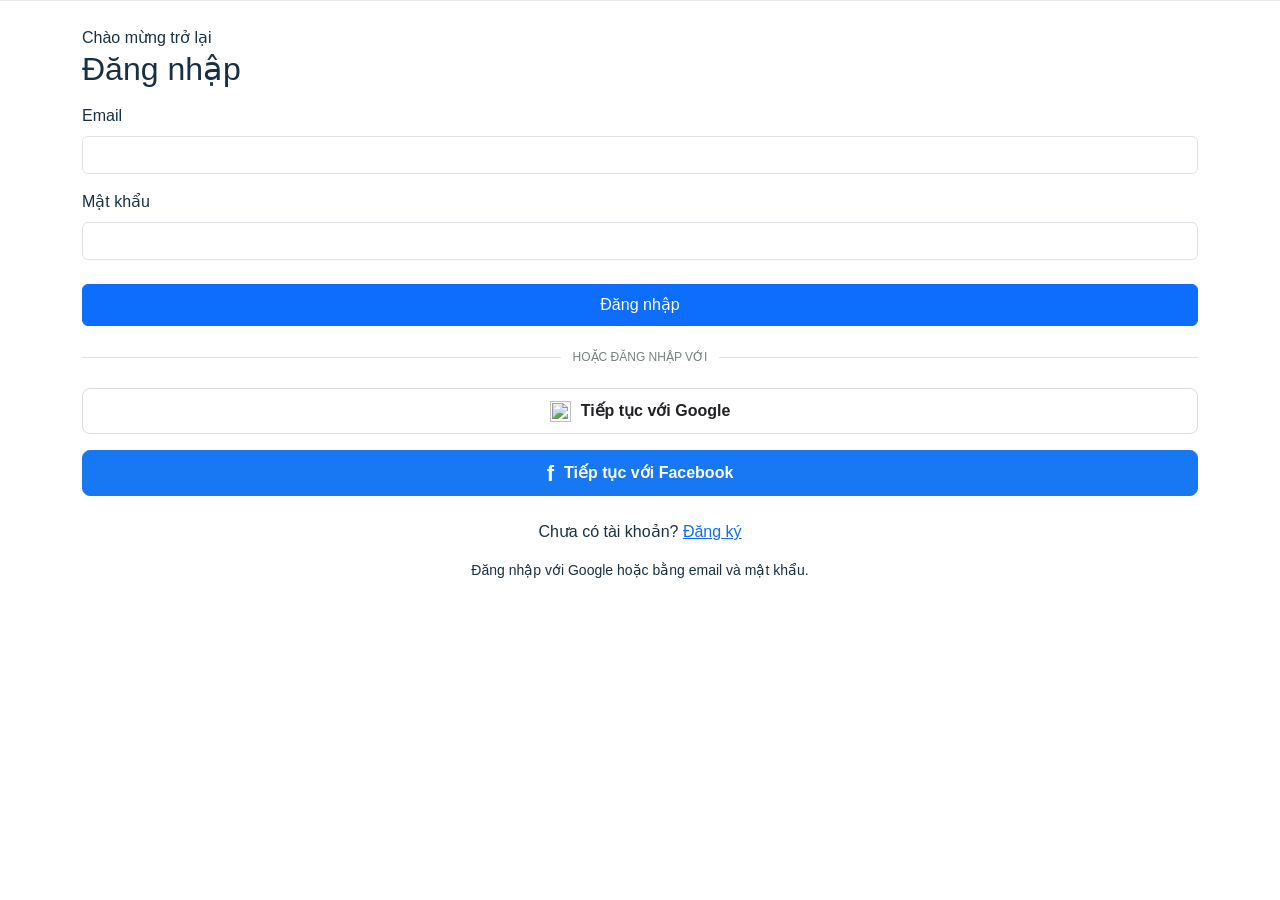
==== commit adeff9e9: "merge: integrate main with self-trained local guide Co-authored-by: Copilot <223556219+Copilot@users" ====
--- a/frontend/chat.html
+++ b/frontend/chat.html
@@ -544,6 +544,20 @@
           Khám phá thiên nhiên
         </button>
 
+        <button
+          type="button"
+          class="suggestion dg-suggestion"
+          data-prompt="Gợi ý lịch trình di chuyển 1 ngày ở Đà Nẵng, có ăn sáng, tham quan, nghỉ trưa và đi Bà Nà">
+          Lịch trình 1 ngày có Bà Nà
+        </button>
+
+        <button
+          type="button"
+          class="suggestion dg-suggestion"
+          data-prompt="Quán ăn gần tôi nhất">
+          Quán ăn gần tôi
+        </button>
+
         <p class="dg-sidebar-note">
           Thông tin du lịch mang tính tham khảo.
           Bạn nên xác nhận giờ mở cửa, giá vé
@@ -631,22 +645,22 @@
   <script src="https://cdn.jsdelivr.net/npm/bootstrap@5.3.3/dist/js/bootstrap.bundle.min.js"></script>
 
   <!-- CAU HINH -->
-  <script src="js/config.js"></script>
+  <script src="js/config.js?v=2"></script>
 
   <!-- DU LIEU DIA DIEM -->
   <script src="js/data.js"></script>
 
   <!-- API WEBSITE -->
-  <script src="js/api.js"></script>
+  <script src="js/api.js?v=2"></script>
 
   <!-- KET NOI CHAT AI THAT -->
   <script src="js/ai-chat.js"></script>
 
   <!-- CHUC NANG CHUNG -->
-  <script src="js/common.js"></script>
+  <script src="js/common.js?v=place-images-3"></script>
 
   <!-- GIAO DIEN CHAT -->
-  <script src="js/chat.js"></script>
+  <script src="js/chat.js?v=2"></script>
   <script src="js/oauth-ui.js"></script>
 
 </body>
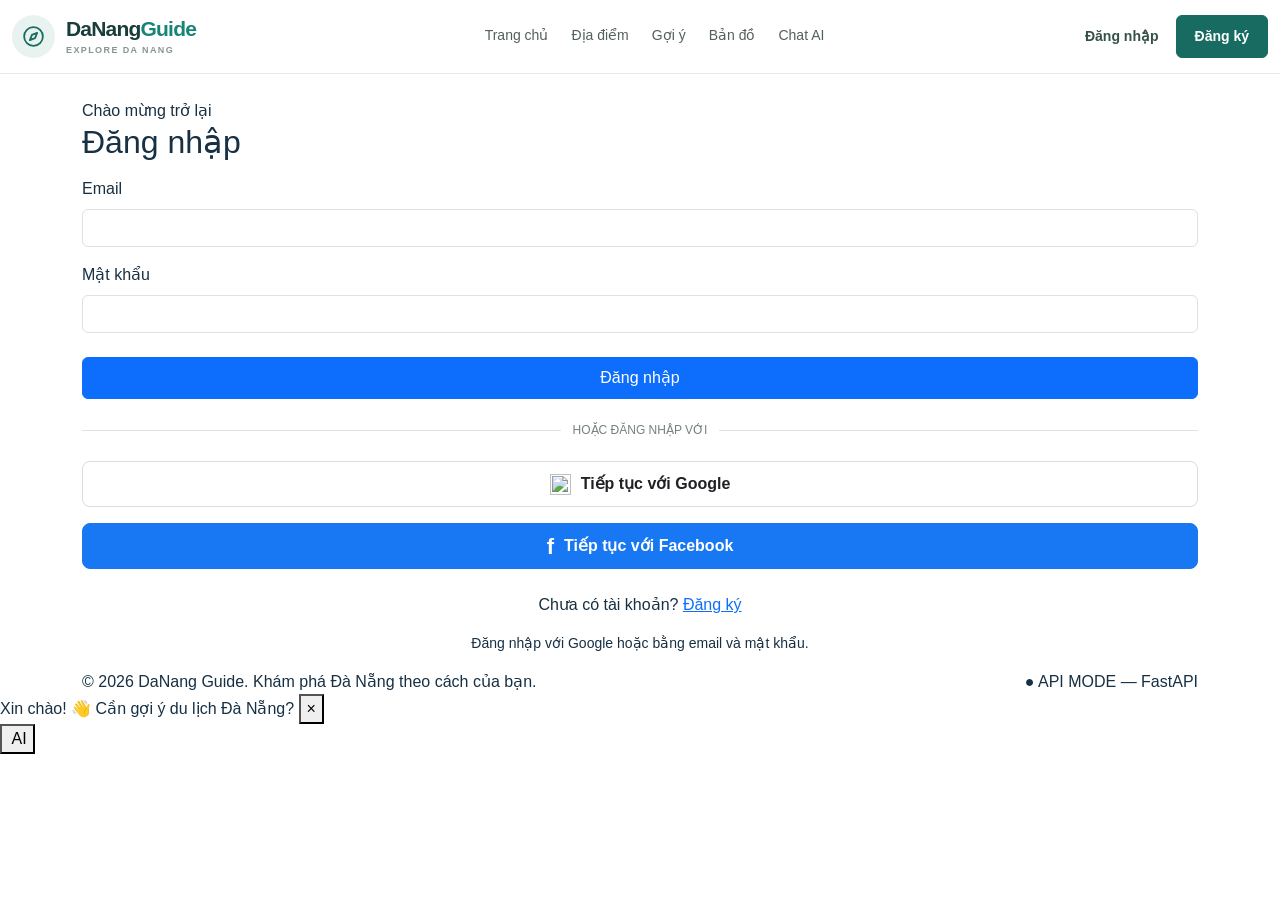
==== commit 81198783: "Update Agentic( logic AI , window chat , chat stream , placr price , outquestion pj ) ,   AI Local G" ====
--- a/frontend/chat.html
+++ b/frontend/chat.html
@@ -657,7 +657,7 @@
   <script src="js/ai-chat.js"></script>
 
   <!-- CHUC NANG CHUNG -->
-  <script src="js/common.js?v=place-images-3"></script>
+  <script src="js/common.js?v=chat-ui-2"></script>
 
   <!-- GIAO DIEN CHAT -->
   <script src="js/chat.js?v=2"></script>
--- a/frontend/css/style.css
+++ b/frontend/css/style.css
@@ -193,137 +193,6 @@
 #site-nav .account-greeting {
   font-size: 13px;
   color: #667773;
-}
-
-/* ===== BỘ CHUYỂN NGÔN NGỮ CÔNG TẮC NGANG (VI / EN HORIZONTAL TOGGLE SWITCH) ===== */
-
-#site-nav .lang-switch-wrap {
-  display: inline-flex;
-  align-items: center;
-  flex-shrink: 0;
-}
-
-/* Khung công tắc trượt ngang */
-#site-nav .lang-toggle-switch {
-  position: relative;
-  display: inline-flex;
-  align-items: center;
-  width: 138px;
-  height: 36px;
-  background: #ebf2ef;
-  border: 1.5px solid #d2e1dc;
-  border-radius: 999px;
-  padding: 3px;
-  cursor: pointer;
-  user-select: none;
-  box-shadow: inset 0 2px 4px rgba(16, 83, 72, 0.08), 0 1px 2px rgba(255, 255, 255, 0.9);
-  transition: all 0.25s cubic-bezier(0.4, 0, 0.2, 1);
-  outline: none;
-}
-
-#site-nav .lang-toggle-switch:hover {
-  border-color: #a8cac0;
-  box-shadow: inset 0 2px 4px rgba(16, 83, 72, 0.06), 0 0 0 3px rgba(23, 107, 96, 0.1);
-}
-
-#site-nav .lang-toggle-switch:focus-visible {
-  border-color: var(--primary);
-  box-shadow: 0 0 0 3px rgba(23, 107, 96, 0.25);
-}
-
-/* Con trượt ngang (Sliding Pill Knob) */
-#site-nav .lang-toggle-slider {
-  position: absolute;
-  top: 3px;
-  bottom: 3px;
-  left: 3px;
-  width: calc(50% - 3px);
-  background: linear-gradient(180deg, #ffffff 0%, #f6f9f8 100%);
-  border-radius: 999px;
-  border: 0.5px solid rgba(0, 0, 0, 0.06);
-  box-shadow: 0 2px 6px rgba(16, 83, 72, 0.18), 0 1px 2px rgba(0, 0, 0, 0.08);
-  pointer-events: none;
-  z-index: 1;
-  transition: transform 0.28s cubic-bezier(0.34, 1.35, 0.64, 1);
-  transform: translateX(0);
-}
-
-/* Khi EN được kích hoạt: con trượt trượt sang phải */
-#site-nav .lang-toggle-switch.is-en .lang-toggle-slider {
-  transform: translateX(100%);
-}
-
-/* Hai nút bấm VI và EN bên trong công tắc */
-#site-nav .lang-btn {
-  position: relative;
-  z-index: 2;
-  flex: 1;
-  height: 100%;
-  border: none !important;
-  outline: none !important;
-  background: transparent !important;
-  box-shadow: none !important;
-  color: #637772;
-  display: inline-flex;
-  align-items: center;
-  justify-content: center;
-  gap: 5px;
-  padding: 0 6px;
-  border-radius: 999px;
-  font-size: 11.5px;
-  font-weight: 600;
-  cursor: pointer;
-  line-height: 1;
-  user-select: none;
-  transition: color 0.22s ease, opacity 0.22s ease, transform 0.15s ease;
-  opacity: 0.68;
-}
-
-#site-nav .lang-btn:hover {
-  opacity: 1;
-  color: var(--primary-dark);
-}
-
-#site-nav .lang-btn.active {
-  color: var(--primary);
-  font-weight: 700;
-  opacity: 1;
-}
-
-#site-nav .lang-btn:focus,
-#site-nav .lang-btn:focus-visible {
-  outline: none !important;
-  box-shadow: none !important;
-}
-
-#site-nav .lang-btn:active {
-  transform: scale(0.95);
-}
-
-#site-nav .flag-icon {
-  width: 16px;
-  height: 12px;
-  border-radius: 2px;
-  box-shadow: 0 0.5px 2px rgba(0, 0, 0, 0.2);
-  display: block;
-  flex-shrink: 0;
-  transition: transform 0.2s ease, box-shadow 0.2s ease;
-}
-
-#site-nav .lang-btn.active .flag-icon {
-  transform: scale(1.08);
-  box-shadow: 0 1px 3px rgba(0, 0, 0, 0.25);
-}
-
-#site-nav .lang-flag {
-  font-size: 13px;
-  line-height: 1;
-}
-
-#site-nav .lang-code {
-  font-size: 11px;
-  font-weight: 700;
-  letter-spacing: 0.6px;
 }
 
 #site-nav .navbar-toggler {
@@ -638,11 +507,7 @@
 
   #site-nav .travel-account {
     justify-content: flex-start;
-    padding: 10px 0 6px;
-  }
-
-  #site-nav .lang-switch-wrap {
-    margin-bottom: 14px;
+    padding: 10px 0 15px;
   }
 
   .travel-search {
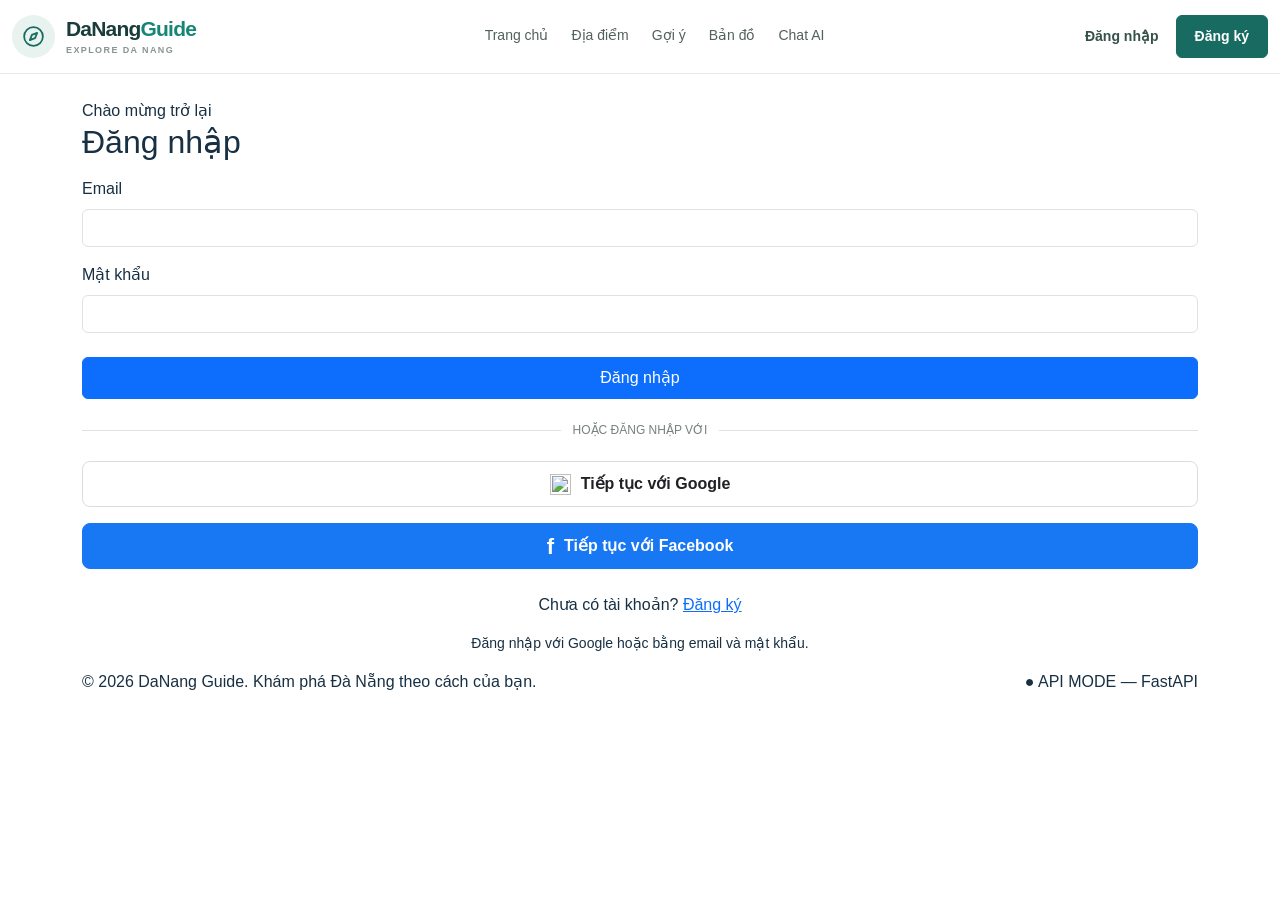
==== commit e0db2e4e: "Update weather integration and AI itinerary" ====
--- a/frontend/chat.html
+++ b/frontend/chat.html
@@ -1,4 +1,3 @@
-
 <!doctype html>
 <html lang="vi">
 
@@ -50,11 +49,20 @@
     .dg-chat {
       display: grid;
       grid-template-columns: 285px minmax(0, 1fr);
-      min-height: 610px;
+      height: 610px;
+      min-width: 560px;
+      min-height: 480px;
+      max-width: 100%;
+      max-height: 90vh;
+      resize: both;
+      overflow: hidden;
       border: 1px solid #e2e9e6;
       border-radius: 14px;
-      overflow: hidden;
       background: #ffffff;
+    }
+
+    .dg-chat.is-expanded {
+      height: calc(100vh - 150px);
     }
 
     /* ===== COT BEN TRAI ===== */
@@ -63,6 +71,7 @@
       background: #f7faf8;
       padding: 27px 22px;
       border-right: 1px solid #e5ebe8;
+      overflow-y: auto;
     }
 
     .dg-assistant-icon {
@@ -143,7 +152,7 @@
       display: flex;
       flex-direction: column;
       min-width: 0;
-      min-height: 610px;
+      min-height: 0;
     }
 
     .dg-chat-topbar {
@@ -153,6 +162,26 @@
       padding: 19px 25px;
       border-bottom: 1px solid #edf0ef;
       background: #ffffff;
+    }
+
+    .dg-chat-tools {
+      margin-left: auto;
+      display: flex;
+      gap: 6px;
+    }
+
+    .dg-tool-btn {
+      border: 1px solid #dce5e0;
+      background: #fff;
+      color: #30423d;
+      border-radius: 8px;
+      padding: 6px 10px;
+      font-size: 12px;
+      cursor: pointer;
+    }
+
+    .dg-tool-btn:hover {
+      background: #eaf5ef;
     }
 
     .dg-avatar {
@@ -184,9 +213,10 @@
 
     .dg-chat-messages {
       flex: 1;
-      min-height: 380px;
-      max-height: 530px;
+      min-height: 0;
+      max-height: none;
       overflow-y: auto;
+      overflow-x: hidden;
       display: flex;
       flex-direction: column;
       align-items: flex-start;
@@ -293,7 +323,6 @@
     /* ===== RESPONSIVE ===== */
 
     @media (max-width: 991px) {
-
       .dg-chat {
         grid-template-columns: 235px minmax(0, 1fr);
       }
@@ -301,11 +330,9 @@
       .dg-sidebar {
         padding: 24px 16px;
       }
-
     }
 
     @media (max-width: 767px) {
-
       .dg-chat-page {
         padding-top: 22px;
       }
@@ -315,8 +342,15 @@
       }
 
       .dg-chat {
+        resize: none;
+        min-width: 0;
+        height: calc(100vh - 120px);
         display: flex;
         flex-direction: column;
+      }
+
+      .dg-chat-tools {
+        display: none;
       }
 
       .dg-sidebar {
@@ -345,13 +379,8 @@
         margin-bottom: 8px;
       }
 
-      .dg-chat-main {
-        min-height: 480px;
-      }
-
       .dg-chat-messages {
         padding: 18px;
-        min-height: 310px;
       }
 
       .dg-chat-messages .bubble {
@@ -373,7 +402,7 @@
     }
 
 
-    /* ===== HIEN THI BUOC SUY NGHI + CHU HIEN DAN ===== */
+    /* ===== TRANG THAI XU LY + CHU HIEN DAN ===== */
 
     .dg-chat-messages .bubble .dg-step {
       font-size: 12px;
@@ -381,11 +410,41 @@
       color: #7a8b86;
     }
 
+    .dg-chat-messages .bubble .dg-chat-progress {
+      display: flex;
+      align-items: center;
+      gap: 7px;
+      color: #176b60;
+    }
+
+    .dg-chat-messages .bubble .dg-chat-progress::before {
+      content: "";
+      width: 7px;
+      height: 7px;
+      flex: 0 0 7px;
+      border-radius: 50%;
+      background: #176b60;
+      animation: dgstep-pulse 1s ease-in-out infinite;
+    }
+
+    .dg-chat-messages .bubble .dg-step.done::before {
+      content: "✓";
+      color: #176b60;
+      font-weight: 700;
+      margin-right: 4px;
+    }
+
+    .dg-chat-messages .bubble .dg-chat-progress {
+      margin-bottom: 8px;
+      font-size: 12px;
+      line-height: 1.6;
+    }
+
     .dg-chat-messages .bubble .dg-step:last-child {
       margin-bottom: 8px;
     }
 
-    .dg-chat-messages .bubble.streaming > span::after {
+    .dg-chat-messages .bubble .dg-streaming-text::after {
       content: "\258D";
       margin-left: 2px;
       animation: dgblink 1s steps(2) infinite;
@@ -444,6 +503,17 @@
 
     @keyframes dgblink {
       50% { opacity: 0; }
+    }
+
+    @keyframes dgstep-pulse {
+      50% { opacity: 0.35; }
+    }
+
+    @media (prefers-reduced-motion: reduce) {
+      .dg-chat-messages .bubble .dg-chat-progress::before,
+      .dg-chat-messages .bubble .dg-streaming-text::after {
+        animation: none;
+      }
     }
 
   </style>
@@ -581,6 +651,11 @@
             <small>
               Trợ lý hỗ trợ thông tin du lịch
             </small>
+          </div>
+
+          <div class="dg-chat-tools">
+            <button type="button" class="dg-tool-btn" id="chat-expand">⤢ Phóng to</button>
+            <button type="button" class="dg-tool-btn" id="chat-reset">↺ Mặc định</button>
           </div>
 
         </div>
@@ -654,14 +729,38 @@
   <script src="js/api.js?v=2"></script>
 
   <!-- KET NOI CHAT AI THAT -->
-  <script src="js/ai-chat.js"></script>
+  <script src="js/ai-chat.js?v=truthful-stream-2"></script>
 
   <!-- CHUC NANG CHUNG -->
-  <script src="js/common.js?v=chat-ui-2"></script>
+  <script src="js/common.js?v=chat-controls-stream-2"></script>
 
   <!-- GIAO DIEN CHAT -->
-  <script src="js/chat.js?v=2"></script>
+  <script src="js/chat.js?v=stream-truth-2"></script>
+  <script src="js/chat-widget.js?v=chat-controls-stream-2"></script>
   <script src="js/oauth-ui.js"></script>
 
+  <script>
+    (function () {
+      const box = document.querySelector('.dg-chat');
+      const expandBtn = document.getElementById('chat-expand');
+      const resetBtn = document.getElementById('chat-reset');
+      const messages = document.getElementById('chat-messages');
+      if (!box || !expandBtn || !resetBtn) return;
+      expandBtn.addEventListener('click', () => {
+        box.style.width = '';
+        box.style.height = '';
+        const expanded = box.classList.toggle('is-expanded');
+        expandBtn.textContent = expanded ? '⤡ Thu nhỏ' : '⤢ Phóng to';
+        messages.scrollTop = messages.scrollHeight;
+      });
+      resetBtn.addEventListener('click', () => {
+        box.classList.remove('is-expanded');
+        box.style.width = '';
+        box.style.height = '';
+        expandBtn.textContent = '⤢ Phóng to';
+      });
+    })();
+  </script>
+
 </body>
-</html>
+</html>
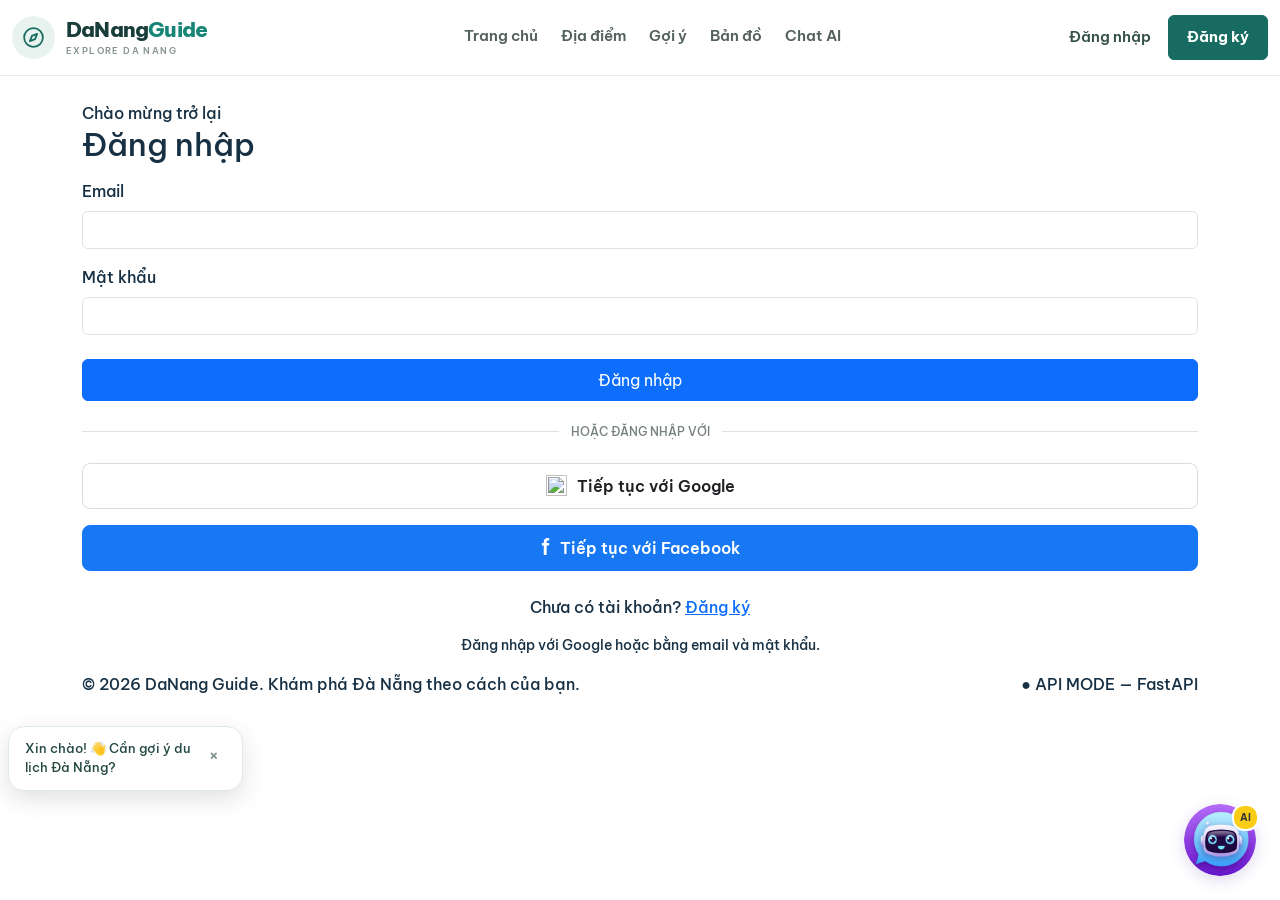
==== commit c37ed878: "Update AI Agentic Local Guide" ====
--- a/frontend/chat.html
+++ b/frontend/chat.html
@@ -16,7 +16,7 @@
     href="https://cdn.jsdelivr.net/npm/bootstrap@5.3.3/dist/css/bootstrap.min.css"
   >
 
-  <link rel="stylesheet" href="css/style.css">
+  <link rel="stylesheet"         href="css/style.css?v=chat-ui-polish-5">
 
   <style>
 
@@ -201,13 +201,14 @@
     .dg-chat-topbar strong {
       display: block;
       color: #253f38;
-      font-size: 15px;
+      font-size: 16px;
+      font-weight: 700;
     }
 
     .dg-chat-topbar small {
       display: block;
       color: #80908a;
-      font-size: 12px;
+      font-size: 13px;
       margin-top: 2px;
     }
 
@@ -231,8 +232,9 @@
       max-width: 82%;
       width: fit-content;
       padding: 14px 18px;
-      font-size: 14px;
-      line-height: 1.8;
+      font-size: 15px;
+      font-weight: 500;
+      line-height: 1.75;
       white-space: pre-wrap;
       overflow-wrap: anywhere;
     }
@@ -280,7 +282,7 @@
       outline: none;
       box-shadow: none !important;
       padding: 10px 2px;
-      font-size: 14px;
+      font-size: 15px;
       color: #263e38;
     }
 
@@ -298,8 +300,8 @@
       border: none;
       border-radius: 7px;
       padding: 11px 24px;
-      font-size: 14px;
-      font-weight: 600;
+      font-size: 15px;
+      font-weight: 700;
       cursor: pointer;
       white-space: nowrap;
     }
@@ -492,7 +494,8 @@
       display: block;
       margin-top: 8px;
       color: #176b60;
-      font-size: 12px;
+      font-size: 14px;
+      font-weight: 700;
     }
 
     .dg-chat-notice {
@@ -729,14 +732,14 @@
   <script src="js/api.js?v=2"></script>
 
   <!-- KET NOI CHAT AI THAT -->
-  <script src="js/ai-chat.js?v=truthful-stream-2"></script>
+  <script src="js/ai-chat.js?v=chat-ui-polish-5"></script>
 
   <!-- CHUC NANG CHUNG -->
-  <script src="js/common.js?v=chat-controls-stream-2"></script>
+  <script src="js/common.js?v=chat-ui-polish-5"></script>
 
   <!-- GIAO DIEN CHAT -->
-  <script src="js/chat.js?v=stream-truth-2"></script>
-  <script src="js/chat-widget.js?v=chat-controls-stream-2"></script>
+  <script src="js/chat.js?v=chat-ui-polish-5"></script>
+  <script src="js/chat-widget.js?v=chat-ui-polish-5"></script>
   <script src="js/oauth-ui.js"></script>
 
   <script>
--- a/frontend/css/style.css
+++ b/frontend/css/style.css
@@ -2,6 +2,8 @@
 /* ==========================================
    DA NANG GUIDE - WEBSITE STYLES
 ========================================== */
+
+@import url('https://fonts.googleapis.com/css2?family=Be+Vietnam+Pro:wght@400;500;600;700;800&display=swap');
 
 :root {
   --primary: #176b60;
@@ -15,7 +17,9 @@
 body {
   background: #ffffff;
   color: var(--heading);
-  font-family: "Segoe UI", Arial, sans-serif;
+  font-family: 'Be Vietnam Pro', 'Trebuchet MS', Arial, sans-serif;
+  font-size: 16px;
+  font-weight: 500;
 }
 
 .page {
@@ -120,8 +124,8 @@
 #site-nav .travel-links .nav-link {
   position: relative;
   color: #52615d !important;
-  font-size: 14px;
-  font-weight: 500;
+  font-size: 15px;
+  font-weight: 600;
   padding: 10px 0 !important;
   border-bottom: 2px solid transparent;
   white-space: nowrap;
@@ -152,7 +156,7 @@
 #site-nav .travel-login {
   display: inline-flex;
   align-items: center;
-  font-size: 14px;
+  font-size: 15px;
   font-weight: 600;
   color: #35514a !important;
   text-decoration: none !important;
@@ -164,8 +168,8 @@
 }
 
 #site-nav .travel-account .btn {
-  font-size: 14px;
-  font-weight: 600;
+  font-size: 15px;
+  font-weight: 700;
   padding: 10px 18px;
   border-radius: 6px;
   box-shadow: none !important;
@@ -233,16 +237,16 @@
 }
 
 .hero-title {
-  font-size: clamp(36px, 4vw, 58px);
+  font-size: clamp(38px, 4.2vw, 60px);
   line-height: 1.15;
   font-weight: 800;
   color: #ffffff;
   margin-top: 15px;
-  letter-spacing: -1.5px;
+  letter-spacing: -0.8px;
 }
 
 .hero-description {
-  font-size: 17px;
+  font-size: 18px;
   max-width: 520px;
   line-height: 1.8;
   color: #f0f5f5;
@@ -355,13 +359,14 @@
 
 .feature strong {
   display: block;
-  font-size: 14px;
+  font-size: 15px;
+  font-weight: 700;
   margin-bottom: 4px;
 }
 
 .feature small {
   display: block;
-  font-size: 12px;
+  font-size: 13px;
   color: #718094;
   line-height: 1.5;
 }
@@ -420,6 +425,23 @@
 
 .place-card .card-body {
   padding: 18px;
+}
+
+.place-card .card-body h5 {
+  margin-top: 6px;
+  font-size: 18px;
+  font-weight: 700;
+  line-height: 1.35;
+}
+
+.place-card .card-body p {
+  font-size: 15px;
+  line-height: 1.6;
+}
+
+.place-card .tag {
+  font-size: 13px;
+  font-weight: 600;
 }
 
 /* ==========================================
@@ -456,12 +478,12 @@
 
 .explore-card h5 {
   font-weight: 700;
-  font-size: 19px;
+  font-size: 20px;
 }
 
 .explore-card p {
   color: #708092;
-  font-size: 14px;
+  font-size: 15px;
   line-height: 1.8;
   min-height: 70px;
 }
@@ -586,11 +608,11 @@
   }
 
   .feature strong {
+    font-size: 14px;
+  }
+
+  .feature small {
     font-size: 12px;
-  }
-
-  .feature small {
-    font-size: 11px;
   }
 
   .featured-section h2,
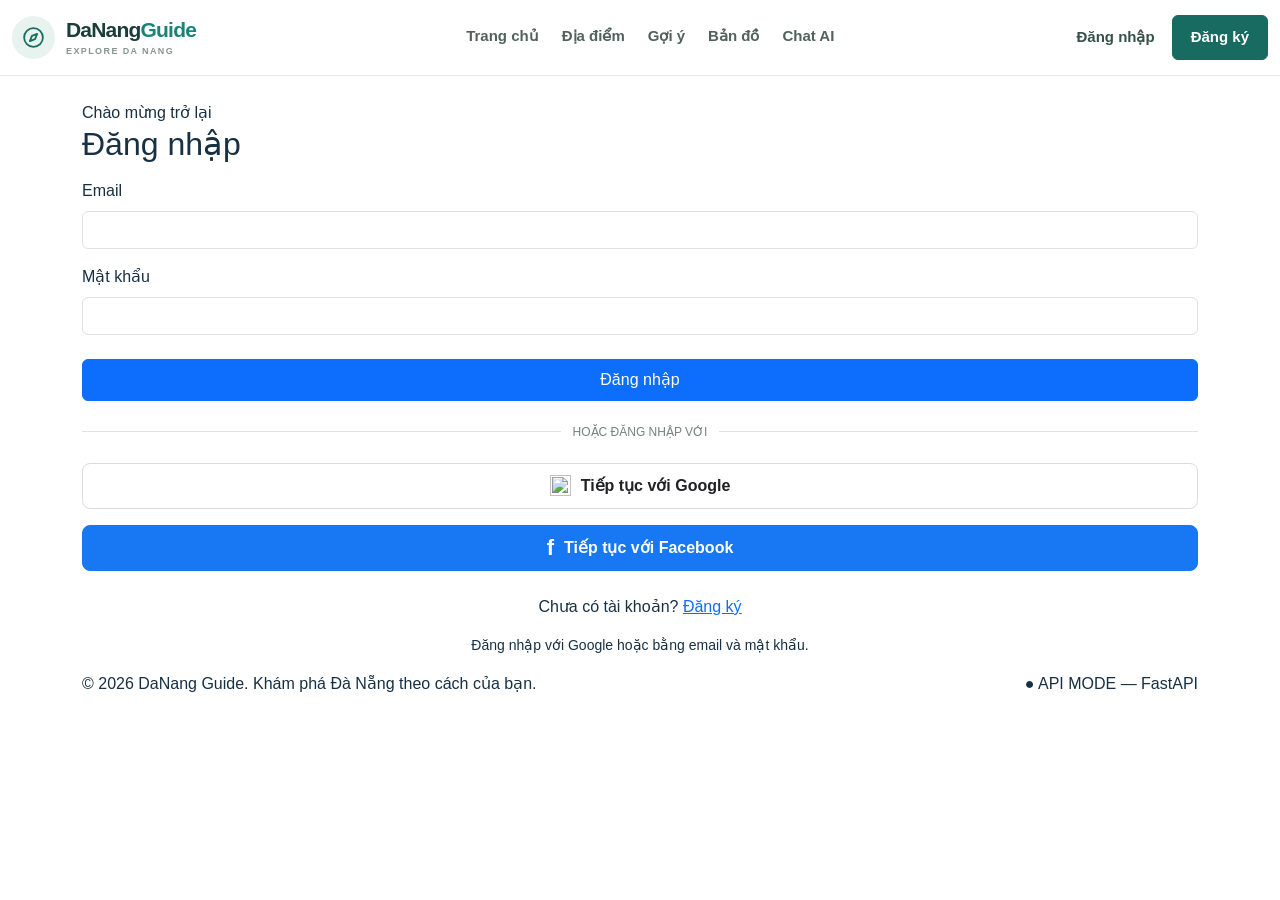
==== commit 367a31cb: "Update AI Agentic Local Guide" ====
--- a/frontend/chat.html
+++ b/frontend/chat.html
@@ -723,23 +723,23 @@
   <script src="https://cdn.jsdelivr.net/npm/bootstrap@5.3.3/dist/js/bootstrap.bundle.min.js"></script>
 
   <!-- CAU HINH -->
-  <script src="js/config.js?v=2"></script>
+  <script src="js/config.js?v=hybrid-20261124"></script>
 
   <!-- DU LIEU DIA DIEM -->
   <script src="js/data.js"></script>
 
   <!-- API WEBSITE -->
-  <script src="js/api.js?v=2"></script>
+  <script src="js/api.js?v=hybrid-20261124"></script>
 
   <!-- KET NOI CHAT AI THAT -->
-  <script src="js/ai-chat.js?v=chat-ui-polish-5"></script>
+  <script src="js/ai-chat.js?v=nearby-gps-1"></script>
 
   <!-- CHUC NANG CHUNG -->
-  <script src="js/common.js?v=chat-ui-polish-5"></script>
+  <script src="js/common.js?v=nearby-gps-1"></script>
 
   <!-- GIAO DIEN CHAT -->
-  <script src="js/chat.js?v=chat-ui-polish-5"></script>
-  <script src="js/chat-widget.js?v=chat-ui-polish-5"></script>
+  <script src="js/chat.js?v=nearby-gps-1"></script>
+  <script src="js/chat-widget.js?v=nearby-gps-1"></script>
   <script src="js/oauth-ui.js"></script>
 
   <script>
